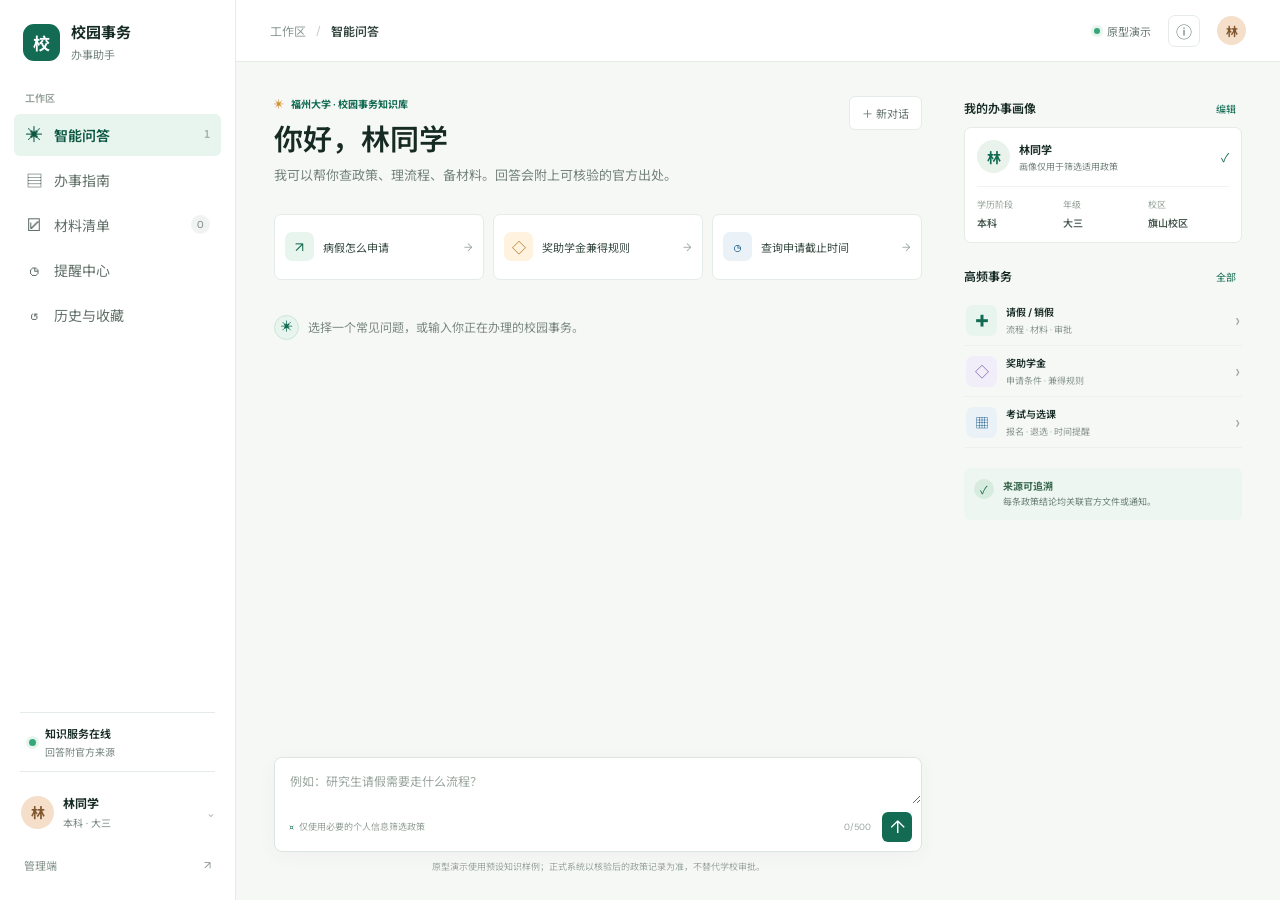
==== prototype/index.html @ 8c46fbca "docs: publish 奶娃工程 prototype and design package" ====
<!doctype html>
<html lang="zh-CN">
<head>
  <meta charset="utf-8">
  <meta name="viewport" content="width=device-width, initial-scale=1">
  <meta name="theme-color" content="#126b52">
  <title>校园事务 · 办事助手原型</title>
  <link rel="stylesheet" href="styles.css">
</head>
<body>
  <div class="app-shell">
    <aside class="sidebar" aria-label="主导航">
      <a class="brand" href="#assistant" aria-label="校园事务办事助手首页">
        <span class="brand-mark" aria-hidden="true">校</span>
        <span><strong>校园事务</strong><small>办事助手</small></span>
      </a>
      <div class="nav-label">工作区</div>
      <nav class="main-nav">
        <button class="nav-item is-active" data-view="assistant"><span class="nav-icon">✳</span><span>智能问答</span><kbd>1</kbd></button>
        <button class="nav-item" data-view="policies"><span class="nav-icon">▤</span><span>办事指南</span></button>
        <button class="nav-item" data-view="checklist"><span class="nav-icon">☑</span><span>材料清单</span><span class="nav-count" id="checklist-count">0</span></button>
        <button class="nav-item" data-view="reminders"><span class="nav-icon">◷</span><span>提醒中心</span></button>
        <button class="nav-item" data-view="history"><span class="nav-icon">↺</span><span>历史与收藏</span></button>
      </nav>
      <div class="sidebar-spacer"></div>
      <div class="sidebar-note">
        <span class="live-dot"></span>
        <div><strong>知识服务在线</strong><small>回答附官方来源</small></div>
      </div>
      <button class="profile-chip" data-view="profile">
        <span class="avatar">林</span><span><strong>林同学</strong><small>本科 · 大三</small></span><span class="chevron">⌄</span>
      </button>
      <button class="admin-link" data-view="admin">管理端 <span>↗</span></button>
    </aside>

    <main class="main-area">
      <header class="topbar">
        <div class="breadcrumb"><span>工作区</span><span class="slash">/</span><strong id="page-title">智能问答</strong></div>
        <div class="top-actions">
          <span class="prototype-label"><span class="live-dot"></span> 原型演示</span>
          <button class="icon-button" id="help-button" aria-label="查看服务状态" title="服务状态">ⓘ</button>
          <button class="avatar small-avatar" data-view="profile" aria-label="个人资料">林</button>
        </div>
      </header>

      <section class="view assistant-view is-visible" id="view-assistant">
        <div class="assistant-layout">
          <section class="conversation-column">
            <div class="conversation-heading">
              <div>
                <div class="eyebrow"><span class="spark">✳</span> 福州大学 · 校园事务知识库</div>
                <h1>你好，林同学</h1>
                <p>我可以帮你查政策、理流程、备材料。回答会附上可核验的官方出处。</p>
              </div>
              <button class="quiet-button" id="new-chat">＋ 新对话</button>
            </div>
            <div class="suggestion-row" aria-label="常见问题">
              <button class="suggestion" data-question="本科生病假5天，需要什么材料，谁审批？"><span class="suggestion-icon green">↗</span><span>病假怎么申请</span><span class="arrow">→</span></button>
              <button class="suggestion" data-question="国家奖学金和国家励志奖学金能同时拿吗？国家助学金呢？"><span class="suggestion-icon amber">◇</span><span>奖助学金兼得规则</span><span class="arrow">→</span></button>
              <button class="suggestion" data-question="今年优秀学生综合奖学金什么时候截止？"><span class="suggestion-icon blue">◷</span><span>查询申请截止时间</span><span class="arrow">→</span></button>
            </div>
            <div class="chat-stream" id="chat-stream" aria-live="polite">
              <div class="welcome-line"><span class="agent-avatar">✳</span><span>选择一个常见问题，或输入你正在办理的校园事务。</span></div>
            </div>
            <form class="composer" id="question-form">
              <label class="sr-only" for="question-input">输入校园事务问题</label>
              <textarea id="question-input" rows="1" placeholder="例如：研究生请假需要走什么流程？" maxlength="500"></textarea>
              <div class="composer-footer">
                <span class="privacy-note"><span>⌑</span> 仅使用必要的个人信息筛选政策</span>
                <div class="composer-actions"><span class="char-count" id="char-count">0/500</span><button class="send-button" type="submit" aria-label="发送问题" title="发送问题">↑</button></div>
              </div>
            </form>
            <p class="demo-disclaimer">原型演示使用预设知识样例；正式系统以核验后的政策记录为准，不替代学校审批。</p>
          </section>
          <aside class="context-rail">
            <div class="rail-section">
              <div class="rail-heading"><h2>我的办事画像</h2><button class="text-button" data-view="profile">编辑</button></div>
              <div class="profile-card">
                <div class="profile-card-top"><span class="avatar profile-avatar">林</span><div><strong>林同学</strong><small>画像仅用于筛选适用政策</small></div><span class="verified" title="由本人提供">✓</span></div>
                <dl class="profile-facts"><div><dt>学历阶段</dt><dd id="fact-level">本科</dd></div><div><dt>年级</dt><dd id="fact-grade">大三</dd></div><div><dt>校区</dt><dd id="fact-campus">旗山校区</dd></div></dl>
              </div>
            </div>
            <div class="rail-section">
              <div class="rail-heading"><h2>高频事务</h2><button class="text-button" data-view="policies">全部</button></div>
              <button class="matter-row" data-question="本科生病假5天，需要什么材料，谁审批？"><span class="matter-icon green">✚</span><span><strong>请假 / 销假</strong><small>流程 · 材料 · 审批</small></span><span class="matter-chevron">›</span></button>
              <button class="matter-row" data-question="国家奖学金和国家励志奖学金能同时拿吗？国家助学金呢？"><span class="matter-icon violet">◇</span><span><strong>奖助学金</strong><small>申请条件 · 兼得规则</small></span><span class="matter-chevron">›</span></button>
              <button class="matter-row" data-view="policies"><span class="matter-icon blue">▦</span><span><strong>考试与选课</strong><small>报名 · 退选 · 时间提醒</small></span><span class="matter-chevron">›</span></button>
            </div>
            <div class="trust-note"><span class="trust-icon">✓</span><p><strong>来源可追溯</strong><br>每条政策结论均关联官方文件或通知。</p></div>
          </aside>
        </div>
      </section>

      <section class="view content-view" id="view-policies">
        <div class="page-intro"><div><div class="eyebrow">POLICY DIRECTORY</div><h1>办事指南</h1><p>按事务查看已收录的政策和办事流程。</p></div><label class="search-field"><span>⌕</span><input id="policy-search" placeholder="搜索事务或关键词"></label></div>
        <div class="filter-tabs"><button class="filter-tab is-selected" data-policy-filter="all">全部事务</button><button class="filter-tab" data-policy-filter="LEAVE">请假与证明</button><button class="filter-tab" data-policy-filter="SCHOLARSHIP">奖助学金</button><button class="filter-tab" data-policy-filter="ACADEMIC">考试与选课</button></div>
        <div class="policy-grid" id="policy-grid"></div>
        <div class="coverage-note"><span>ⓘ</span><p>列表只展示当前知识库中已整理的示例事项。未收录事务请通过官方部门渠道核实。</p></div>
      </section>

      <section class="view content-view" id="view-checklist">
        <div class="page-intro"><div><div class="eyebrow">YOUR TASKS</div><h1>材料清单</h1><p>把办事材料拆成可检查的步骤，进度保存在当前浏览器。</p></div><button class="outline-button" id="clear-checklist">清空已完成</button></div>
        <div class="checklist-wrap" id="checklist-wrap"></div>
      </section>

      <section class="view content-view" id="view-reminders">
        <div class="page-intro"><div><div class="eyebrow">DEADLINE TRACKER</div><h1>提醒中心</h1><p>你确认创建的事项会显示在这里。原型仅演示站内提醒。</p></div><button class="primary-button" id="create-reminder">＋ 添加提醒</button></div>
        <div class="reminder-callout"><span class="callout-icon">◷</span><div><strong>提醒时间以官方通知为准</strong><p>若知识库尚未收录明确日期，助手不会推测截止时间。请先核对通知原文。</p></div></div>
        <div class="reminder-list" id="reminder-list"></div>
      </section>

      <section class="view content-view" id="view-history">
        <div class="page-intro"><div><div class="eyebrow">RECENT ACTIVITY</div><h1>历史与收藏</h1><p>查看最近的问题和已保存的政策。</p></div></div>
        <div class="history-tabs"><button class="history-tab is-selected" data-history-tab="recent">最近问答</button><button class="history-tab" data-history-tab="favorites">收藏政策</button></div>
        <div class="history-list" id="history-list"></div>
      </section>

      <section class="view content-view" id="view-profile">
        <div class="page-intro"><div><div class="eyebrow">PERSONALIZATION</div><h1>办事画像</h1><p>画像只用于匹配政策适用范围，可随时修改或清除。</p></div></div>
        <form class="profile-form" id="profile-form">
          <div class="form-heading"><span class="avatar profile-avatar">林</span><div><strong>个人信息</strong><small>资料由你提供，默认不发送与回答无关的信息</small></div></div>
          <label>学历阶段<select name="level"><option>本科</option><option>专科</option><option>硕士研究生</option><option>博士研究生</option></select></label>
          <label>年级<select name="grade"><option>大一</option><option>大二</option><option>大三</option><option>大四</option><option>研一</option><option>研二</option><option>研三</option></select></label>
          <label>专业<input name="major" value="计算机科学与技术"></label>
          <label>校区<select name="campus"><option>旗山校区</option><option>怡山校区</option><option>铜盘校区</option><option>其他/不确定</option></select></label>
          <div class="form-footer"><button class="quiet-button" type="button" id="clear-profile">清除画像</button><button class="primary-button" type="submit">保存画像</button></div>
        </form>
        <div class="privacy-panel"><strong>数据使用说明</strong><p>正式系统仅在用户授权的范围内使用画像进行适用对象匹配。问题记录和画像分开管理，用户可以分别删除。当前原型将内容保存在浏览器本地。</p></div>
      </section>

      <section class="view content-view admin-view" id="view-admin">
        <div class="admin-banner"><div><div class="eyebrow">KNOWLEDGE OPERATIONS</div><h1>政策知识管理</h1><p>采集、核验、发布，每一条回答都从可追溯的政策记录开始。</p></div><span class="admin-role">核验员视图</span></div>
        <div class="admin-stats"><div><small>政策记录</small><strong>3</strong><span>当前示例知识</span></div><div><small>待核验</small><strong class="stat-amber">1</strong><span>需要二次检查</span></div><div><small>已发布</small><strong class="stat-green">2</strong><span>可用于回答</span></div><div><small>待处理反馈</small><strong>0</strong><span>所有问题已归档</span></div></div>
        <div class="admin-toolbar"><div><h2>政策记录</h2><p>发布状态与有效期共同决定 Agent 能否引用。</p></div><button class="primary-button" id="new-policy">＋ 新建草稿</button></div>
        <div class="admin-table-wrap"><table class="admin-table"><thead><tr><th>政策 / 事务</th><th>来源部门</th><th>状态</th><th>最后核验</th><th></th></tr></thead><tbody id="admin-policy-rows"></tbody></table></div>
        <div class="admin-rule"><span>ⓘ</span><p><strong>发布规则：</strong>录入员与核验人分离。仅“已发布”且未过期版本可作为确定性回答证据；更新政策时新增版本，不覆盖历史引用。</p></div>
      </section>
    </main>
  </div>

  <dialog class="modal" id="reminder-modal">
    <form method="dialog" class="modal-form" id="reminder-form">
      <div class="modal-header"><div><div class="eyebrow">NEW REMINDER</div><h2>添加办事提醒</h2></div><button class="icon-button" value="cancel" aria-label="关闭">×</button></div>
      <label>提醒事项<input name="title" required value="核对校园事务截止时间" maxlength="80"></label>
      <label>提醒日期<input name="date" type="date" required></label>
      <label>提醒时间<select name="time"><option value="09:00">上午 9:00</option><option value="12:00">中午 12:00</option><option value="18:00">下午 6:00</option></select></label>
      <div class="modal-warning"><span>!</span><span>创建提醒仅保存你的个人计划，不代表学校通知或官方截止日期。</span></div>
      <div class="modal-footer"><button class="quiet-button" value="cancel">取消</button><button class="primary-button" value="default" type="submit">确认添加</button></div>
    </form>
  </dialog>

  <dialog class="modal" id="source-modal">
    <div class="modal-form">
      <div class="modal-header"><div><div class="eyebrow">SOURCE DETAILS</div><h2 id="source-title">来源详情</h2></div><button class="icon-button" id="close-source" aria-label="关闭">×</button></div>
      <div id="source-content"></div>
      <div class="modal-footer"><button class="quiet-button" id="source-close-button">关闭</button><a class="primary-button button-link" id="source-link" href="https://jwch.fzu.edu.cn/info/1201/14309.htm" target="_blank" rel="noreferrer">打开官方来源 ↗</a></div>
    </div>
  </dialog>

  <div class="toast" id="toast" role="status" aria-live="polite"></div>
  <script src="app.js"></script>
</body>
</html>
---- prototype/styles.css ----
@import url('https://fonts.googleapis.com/css2?family=DM+Sans:wght@400;500;600;700&family=Noto+Sans+SC:wght@400;500;600;700&display=swap');

:root {
  color-scheme: light;
  --ink: #172b25;
  --muted: #74847c;
  --line: #e5ebe7;
  --paper: #ffffff;
  --canvas: #f6f8f6;
  --green: #126b52;
  --green-dark: #0b5742;
  --green-soft: #e8f4ee;
  --blue: #39709a;
  --blue-soft: #eaf2f8;
  --amber: #a96a12;
  --amber-soft: #fff2de;
  --violet: #705ca6;
  --violet-soft: #f1eef9;
  font-family: 'DM Sans', 'Noto Sans SC', 'Microsoft YaHei', sans-serif;
  font-synthesis: none;
  text-rendering: optimizeLegibility;
  -webkit-font-smoothing: antialiased;
  font-size: 14px;
}

* { box-sizing: border-box; }
body { margin: 0; min-width: 0; min-height: 100vh; background: var(--canvas); color: var(--ink); }
button, input, textarea, select { font: inherit; }
button { color: inherit; }
button:focus-visible, a:focus-visible, input:focus-visible, select:focus-visible, textarea:focus-visible { outline: 3px solid #88c8ad; outline-offset: 2px; }
.app-shell { min-height: 100vh; display: grid; grid-template-columns: 236px minmax(0, 1fr); }
.sidebar { height: 100vh; position: sticky; top: 0; display: flex; flex-direction: column; padding: 24px 14px 18px; background: #fff; border-right: 1px solid var(--line); }
.brand { display: flex; gap: 11px; align-items: center; padding: 0 9px 28px; color: inherit; text-decoration: none; }
.brand-mark { display: grid; place-items: center; width: 37px; height: 37px; background: var(--green); color: #fff; border-radius: 11px; font-size: 17px; font-weight: 700; }
.brand strong, .brand small, .profile-chip strong, .profile-chip small { display: block; }
.brand strong { font-size: 15px; line-height: 1.3; }
.brand small { color: var(--muted); font-size: 11px; margin-top: 2px; }
.nav-label { padding: 0 11px 9px; color: #9aa69f; text-transform: uppercase; font-size: 10px; font-weight: 700; }
.main-nav { display: grid; gap: 3px; }
.nav-item { width: 100%; height: 42px; display: flex; gap: 11px; align-items: center; border: 0; border-radius: 6px; padding: 0 11px; background: transparent; text-align: left; color: #627169; cursor: pointer; }
.nav-item:hover, .admin-link:hover { background: #f4f7f5; color: var(--ink); }
.nav-item.is-active { background: var(--green-soft); color: var(--green-dark); font-weight: 600; }
.nav-icon { width: 18px; text-align: center; font-size: 17px; color: currentColor; }
.nav-item kbd { margin-left: auto; font-size: 10px; color: #a8b2ad; }
.nav-count { margin-left: auto; min-width: 19px; height: 19px; display: grid; place-items: center; background: #f0f3f1; border-radius: 10px; color: #78867e; font-size: 10px; }
.sidebar-spacer { flex: 1; }
.sidebar-note { display: flex; align-items: center; gap: 9px; margin: 0 6px 13px; padding: 12px 9px; border-top: 1px solid var(--line); border-bottom: 1px solid var(--line); }
.live-dot { width: 7px; height: 7px; flex: none; display: inline-block; border-radius: 50%; background: #36a779; box-shadow: 0 0 0 3px #e6f4ed; }
.sidebar-note strong, .sidebar-note small { display: block; }
.sidebar-note strong { font-size: 11px; font-weight: 600; }
.sidebar-note small { margin-top: 3px; color: var(--muted); font-size: 10px; }
.profile-chip { display: flex; align-items: center; gap: 9px; width: 100%; border: 0; padding: 9px 7px; border-radius: 7px; text-align: left; background: transparent; cursor: pointer; }
.avatar { display: grid; place-items: center; width: 33px; height: 33px; border-radius: 50%; flex: none; background: #f5dfca; color: #80562f; font-weight: 700; }
.profile-chip strong { font-size: 12px; }
.profile-chip small { margin-top: 3px; color: var(--muted); font-size: 10px; }
.chevron { margin-left: auto; color: #84928a; }
.admin-link { margin-top: 8px; height: 35px; display: flex; align-items: center; justify-content: space-between; padding: 0 10px; border: 0; border-radius: 6px; background: transparent; color: #84928a; font-size: 11px; cursor: pointer; }
.main-area { min-width: 0; }
.topbar { height: 62px; display: flex; align-items: center; justify-content: space-between; padding: 0 34px; background: #fff; border-bottom: 1px solid var(--line); }
.breadcrumb { display: flex; align-items: center; gap: 10px; color: #8a9790; font-size: 12px; }
.breadcrumb strong { color: #34463e; font-weight: 600; }
.slash { color: #c3ccc7; }
.top-actions { display: flex; align-items: center; gap: 17px; }
.prototype-label { display: inline-flex; align-items: center; gap: 7px; color: #65766d; font-size: 11px; }
.prototype-label .live-dot { width: 6px; height: 6px; }
.icon-button { width: 32px; height: 32px; display: grid; place-items: center; border: 1px solid var(--line); border-radius: 7px; color: #63736a; background: #fff; font-size: 16px; cursor: pointer; }
.small-avatar { width: 29px; height: 29px; border: 0; cursor: pointer; font-size: 12px; }
.view { display: none; min-height: calc(100vh - 62px); }
.view.is-visible { display: block; }
.assistant-view { padding: 34px 38px 26px; }
.assistant-layout { width: min(1180px, 100%); margin: 0 auto; display: grid; grid-template-columns: minmax(0, 1fr) 278px; gap: 42px; }
.conversation-column { min-width: 0; display: flex; flex-direction: column; min-height: calc(100vh - 122px); }
.conversation-heading { display: flex; align-items: flex-start; justify-content: space-between; gap: 18px; }
.eyebrow { color: var(--green); font-size: 10px; font-weight: 700; letter-spacing: 0; text-transform: uppercase; }
.spark { color: #d09131; padding-right: 5px; }
h1, h2, h3, p { margin-top: 0; }
.conversation-heading h1 { margin: 12px 0 7px; font-size: 29px; line-height: 1.2; font-weight: 600; }
.conversation-heading p { max-width: 560px; margin-bottom: 0; color: var(--muted); font-size: 13px; line-height: 1.7; }
.quiet-button, .outline-button, .primary-button, .text-button { display: inline-flex; align-items: center; justify-content: center; border-radius: 6px; cursor: pointer; text-decoration: none; transition: background .16s ease, border-color .16s ease; }
.quiet-button { min-height: 34px; padding: 0 12px; border: 1px solid var(--line); background: #fff; color: #64736c; font-size: 11px; white-space: nowrap; }
.quiet-button:hover, .outline-button:hover { background: #f6f8f6; border-color: #cfdad3; }
.suggestion-row { display: grid; grid-template-columns: repeat(3, minmax(0,1fr)); gap: 9px; margin: 27px 0 25px; }
.suggestion { min-height: 66px; display: flex; align-items: center; gap: 9px; padding: 9px 10px; border: 1px solid var(--line); border-radius: 7px; background: #fff; text-align: left; color: #374a40; font-size: 11px; cursor: pointer; }
.suggestion:hover { border-color: #9ccab5; box-shadow: 0 3px 12px #1b52340c; }
.suggestion-icon { display: grid; place-items: center; flex: none; width: 29px; height: 29px; border-radius: 7px; font-size: 14px; }
.suggestion-icon.green { background: var(--green-soft); color: var(--green); }
.suggestion-icon.amber { background: var(--amber-soft); color: var(--amber); }
.suggestion-icon.blue { background: var(--blue-soft); color: var(--blue); }
.arrow { margin-left: auto; color: #9aa69f; }
.chat-stream { display: flex; flex: 1; flex-direction: column; align-items: stretch; gap: 17px; min-height: 130px; padding: 10px 0 18px; }
.welcome-line { display: flex; align-items: center; gap: 9px; color: #7b8981; font-size: 12px; }
.agent-avatar { display: grid; place-items: center; width: 25px; height: 25px; border: 1px solid #cce5d8; border-radius: 50%; background: var(--green-soft); color: var(--green); }
.chat-message { max-width: 88%; display: flex; gap: 10px; align-items: flex-start; animation: appear .2s ease-out; }
.chat-message.user { align-self: flex-end; flex-direction: row-reverse; }
.chat-message .agent-avatar { width: 27px; height: 27px; flex: none; }
.chat-message.user .agent-avatar { background: #f5dfca; color: #80562f; border-color: #f5dfca; }
.bubble { padding: 12px 15px; border: 1px solid var(--line); border-radius: 3px 10px 10px 10px; background: #fff; color: #3b4b43; font-size: 12px; line-height: 1.8; }
.chat-message.user .bubble { border: 0; border-radius: 10px 3px 10px 10px; background: #e8f2ed; }
.bubble p { margin: 0 0 8px; }
.bubble p:last-child { margin-bottom: 0; }
.bubble strong { color: #203c2f; }
.answer-card { width: 100%; max-width: 560px; margin: 0 0 0 36px; padding: 14px 16px; border: 1px solid var(--line); border-radius: 7px; background: #fff; animation: appear .25s ease-out; }
.answer-heading { display: flex; align-items: center; gap: 8px; margin-bottom: 9px; }
.answer-heading strong { font-size: 12px; }
.risk-badge { padding: 3px 7px; border-radius: 4px; background: var(--green-soft); color: var(--green); font-size: 10px; }
.risk-badge.warn { background: var(--amber-soft); color: var(--amber); }
.answer-text { color: #47584f; font-size: 12px; line-height: 1.8; }
.answer-text p { margin: 0 0 9px; }
.answer-text ol, .answer-text ul { margin: 4px 0 10px; padding-left: 20px; }
.answer-text li { padding: 2px 0; }
.answer-source { display: flex; align-items: center; justify-content: space-between; gap: 10px; margin-top: 12px; padding: 10px; border: 1px solid #e4ece6; border-radius: 6px; background: #f8faf8; }
.source-main { min-width: 0; display: flex; gap: 9px; align-items: flex-start; }
.source-icon { display: grid; place-items: center; width: 25px; height: 25px; flex: none; border-radius: 5px; background: #e4f1e9; color: var(--green); font-size: 13px; }
.source-main strong, .source-main small { display: block; }
.source-main strong { color: #365344; font-size: 10px; line-height: 1.5; }
.source-main small { margin-top: 4px; color: #849188; font-size: 9px; line-height: 1.4; }
.text-button { border: 0; background: transparent; color: var(--green); font-size: 10px; white-space: nowrap; cursor: pointer; }
.answer-actions { display: flex; gap: 7px; flex-wrap: wrap; margin-top: 10px; }
.action-button { min-height: 29px; padding: 0 9px; border: 1px solid var(--line); border-radius: 5px; background: #fff; color: #5c6d63; font-size: 10px; cursor: pointer; }
.action-button:hover { border-color: #a5ccb8; color: var(--green); }
.composer { margin-top: 10px; border: 1px solid #dce5df; border-radius: 8px; background: #fff; box-shadow: 0 4px 20px #1b52340a; }
.composer textarea { width: 100%; min-height: 46px; max-height: 140px; resize: vertical; padding: 14px 15px 7px; border: 0; border-radius: 8px 8px 0 0; outline: 0; color: var(--ink); font-size: 12px; }
.composer textarea::placeholder { color: #9aa69f; }
.composer-footer { display: flex; align-items: center; justify-content: space-between; padding: 4px 9px 9px 14px; }
.privacy-note { color: #93a097; font-size: 9px; }
.privacy-note span { color: var(--green); padding-right: 3px; }
.composer-actions { display: flex; align-items: center; gap: 11px; }
.char-count { color: #9ba69f; font-size: 9px; }
.send-button { width: 30px; height: 30px; border: 0; border-radius: 6px; background: var(--green); color: #fff; font-size: 18px; cursor: pointer; }
.send-button:hover, .primary-button:hover { background: var(--green-dark); }
.send-button:disabled { background: #becac2; cursor: wait; }
.demo-disclaimer { margin: 9px 0 0; color: #9ba69f; font-size: 9px; text-align: center; line-height: 1.5; }
.context-rail { padding-top: 3px; }
.rail-section + .rail-section { margin-top: 24px; }
.rail-heading { display: flex; align-items: center; justify-content: space-between; margin-bottom: 10px; }
.rail-heading h2 { margin: 0; font-size: 12px; font-weight: 600; }
.profile-card { padding: 12px; border: 1px solid var(--line); border-radius: 7px; background: #fff; }
.profile-card-top { display: flex; align-items: center; gap: 9px; }
.profile-avatar { background: #e9f2eb; color: var(--green); }
.profile-card-top .avatar { width: 33px; height: 33px; }
.profile-card-top strong, .profile-card-top small { display: block; }
.profile-card-top strong { font-size: 11px; }
.profile-card-top small { margin-top: 3px; color: var(--muted); font-size: 9px; }
.verified { margin-left: auto; color: var(--green); font-size: 12px; }
.profile-facts { display: grid; grid-template-columns: 1fr 1fr 1fr; gap: 5px; margin: 13px 0 0; padding-top: 11px; border-top: 1px solid #eff2f0; }
.profile-facts dt { margin-bottom: 4px; color: #95a199; font-size: 9px; }
.profile-facts dd { margin: 0; color: #485a50; font-size: 10px; font-weight: 600; }
.matter-row { width: 100%; display: flex; align-items: center; gap: 9px; padding: 9px 2px; border: 0; border-bottom: 1px solid #edf1ee; background: transparent; text-align: left; cursor: pointer; }
.matter-row:hover strong { color: var(--green); }
.matter-icon { display: grid; place-items: center; width: 31px; height: 31px; flex: none; border-radius: 7px; font-size: 14px; }
.matter-icon.green { background: var(--green-soft); color: var(--green); }
.matter-icon.violet { background: var(--violet-soft); color: var(--violet); }
.matter-icon.blue { background: var(--blue-soft); color: var(--blue); }
.matter-row strong, .matter-row small { display: block; }
.matter-row strong { font-size: 10px; font-weight: 600; }
.matter-row small { margin-top: 4px; color: #89968f; font-size: 9px; }
.matter-chevron { margin-left: auto; color: #9eaaa2; font-size: 19px; }
.trust-note { display: flex; gap: 9px; margin-top: 20px; padding: 11px 10px; border-radius: 6px; background: #edf6f0; }
.trust-icon { display: grid; place-items: center; width: 20px; height: 20px; flex: none; border-radius: 50%; background: #d8ebdf; color: var(--green); font-size: 11px; }
.trust-note p { margin: 0; color: #6c8074; font-size: 9px; line-height: 1.6; }
.trust-note strong { color: #3b6950; font-size: 10px; }

.content-view { padding: 34px clamp(20px, 4vw, 52px) 55px; }
.page-intro { max-width: 1050px; display: flex; align-items: flex-end; justify-content: space-between; gap: 20px; margin: 0 auto 24px; }
.page-intro h1, .admin-banner h1 { margin: 8px 0 5px; font-size: 27px; line-height: 1.25; font-weight: 600; }
.page-intro p, .admin-banner p { margin: 0; color: var(--muted); font-size: 12px; line-height: 1.6; }
.search-field { width: min(280px, 100%); height: 37px; display: flex; align-items: center; gap: 8px; padding: 0 10px; border: 1px solid var(--line); border-radius: 6px; background: #fff; color: #89968e; }
.search-field input { width: 100%; border: 0; outline: 0; color: var(--ink); font-size: 11px; }
.filter-tabs, .history-tabs { max-width: 1050px; display: flex; gap: 7px; margin: 0 auto 17px; border-bottom: 1px solid var(--line); }
.filter-tab, .history-tab { padding: 0 11px 11px; border: 0; border-bottom: 2px solid transparent; background: transparent; color: #829088; font-size: 11px; cursor: pointer; }
.filter-tab.is-selected, .history-tab.is-selected { border-color: var(--green); color: var(--green); font-weight: 600; }
.policy-grid { max-width: 1050px; display: grid; grid-template-columns: repeat(2, minmax(0,1fr)); gap: 12px; margin: 0 auto; }
.policy-item { min-height: 140px; padding: 15px; border: 1px solid var(--line); border-radius: 7px; background: #fff; }
.policy-item-top { display: flex; justify-content: space-between; align-items: flex-start; gap: 10px; }
.matter-label { color: var(--green); font-size: 9px; }
.policy-item h3 { margin: 7px 0 5px; font-size: 14px; font-weight: 600; }
.policy-item p { margin: 0; color: var(--muted); font-size: 10px; line-height: 1.6; }
.status-pill { padding: 4px 7px; border-radius: 4px; background: var(--green-soft); color: var(--green); font-size: 9px; white-space: nowrap; }
.status-pill.pending { background: var(--amber-soft); color: var(--amber); }
.policy-meta { display: flex; justify-content: space-between; align-items: center; gap: 9px; margin-top: 13px; padding-top: 10px; border-top: 1px solid #eff2f0; color: #8c9991; font-size: 9px; }
.policy-actions { display: flex; gap: 11px; }
.policy-open, .favorite-button { border: 0; padding: 0; background: transparent; color: var(--green); font-size: 9px; cursor: pointer; }
.favorite-button { color: #9a7c35; }
.coverage-note { max-width: 1050px; display: flex; gap: 8px; align-items: flex-start; margin: 17px auto 0; padding: 10px 11px; border-radius: 5px; background: #eff4f1; color: #75837a; font-size: 10px; line-height: 1.6; }
.coverage-note p { margin: 0; }
.checklist-wrap, .reminder-list, .history-list { max-width: 1050px; margin: 0 auto; }
.checklist-group { margin-bottom: 16px; border: 1px solid var(--line); border-radius: 7px; background: #fff; }
.checklist-group-head { display: flex; align-items: center; justify-content: space-between; gap: 12px; padding: 14px 16px; border-bottom: 1px solid #edf1ee; }
.checklist-group-head strong { font-size: 12px; }
.checklist-group-head small { display: block; margin-top: 4px; color: var(--muted); font-size: 9px; }
.check-progress { color: var(--green); font-size: 10px; white-space: nowrap; }
.checklist-items { padding: 2px 16px; }
.checklist-row { display: flex; align-items: center; gap: 10px; min-height: 44px; border-bottom: 1px solid #f0f3f1; color: #4c5c53; font-size: 11px; }
.checklist-row:last-child { border-bottom: 0; }
.checklist-row input { width: 15px; height: 15px; accent-color: var(--green); }
.checklist-row.is-done span { color: #9ca8a0; text-decoration: line-through; }
.empty-state { display: grid; place-items: center; min-height: 240px; padding: 25px; border: 1px dashed #d8e2db; border-radius: 7px; background: #fff; text-align: center; }
.empty-state .empty-symbol { display: grid; place-items: center; width: 45px; height: 45px; border-radius: 12px; background: var(--green-soft); color: var(--green); font-size: 20px; }
.empty-state strong { margin-top: 12px; font-size: 13px; }
.empty-state p { max-width: 330px; margin: 7px 0 0; color: var(--muted); font-size: 10px; line-height: 1.6; }
.reminder-callout { max-width: 1050px; display: flex; align-items: flex-start; gap: 12px; margin: 0 auto 17px; padding: 14px 15px; border: 1px solid #f1dfbf; border-radius: 7px; background: #fffaf1; }
.callout-icon { color: #b8791c; font-size: 18px; }
.reminder-callout strong { font-size: 11px; }
.reminder-callout p { margin: 5px 0 0; color: #8a7a62; font-size: 10px; line-height: 1.6; }
.reminder-item { display: flex; align-items: center; gap: 12px; padding: 14px; border: 1px solid var(--line); border-radius: 7px; background: #fff; }
.reminder-item + .reminder-item { margin-top: 9px; }
.date-block { width: 48px; min-height: 49px; display: grid; place-content: center; border-radius: 6px; background: var(--blue-soft); color: var(--blue); text-align: center; }
.date-block strong { font-size: 17px; line-height: 1; }
.date-block small { margin-top: 4px; font-size: 8px; }
.reminder-info { flex: 1; }
.reminder-info strong, .reminder-info small { display: block; }
.reminder-info strong { font-size: 11px; }
.reminder-info small { margin-top: 5px; color: #89968f; font-size: 9px; }
.reminder-state { padding: 4px 7px; border-radius: 4px; background: #eff4f1; color: #718077; font-size: 9px; }
.remove-reminder { width: 28px; height: 28px; border: 0; border-radius: 5px; background: transparent; color: #9ba69f; cursor: pointer; }
.remove-reminder:hover { background: #fff0ee; color: #b25447; }
.history-tabs { margin-top: 7px; }
.history-item { display: flex; align-items: center; gap: 11px; min-height: 58px; padding: 10px 3px; border-bottom: 1px solid #e9eeeb; }
.history-symbol { width: 29px; height: 29px; display: grid; place-items: center; border-radius: 7px; background: var(--green-soft); color: var(--green); }
.history-item strong, .history-item small { display: block; }
.history-item strong { max-width: 650px; overflow: hidden; text-overflow: ellipsis; white-space: nowrap; font-size: 11px; font-weight: 500; }
.history-item small { margin-top: 4px; color: #95a098; font-size: 9px; }
.history-item button { margin-left: auto; border: 0; background: transparent; color: #a17b2d; cursor: pointer; }
.profile-form { width: min(540px, 100%); margin: 0 auto; padding: 20px; border: 1px solid var(--line); border-radius: 7px; background: #fff; }
.form-heading { display: flex; align-items: center; gap: 11px; margin-bottom: 19px; padding-bottom: 15px; border-bottom: 1px solid #edf1ee; }
.form-heading strong, .form-heading small { display: block; }
.form-heading strong { font-size: 12px; }
.form-heading small { margin-top: 4px; color: var(--muted); font-size: 9px; }
.profile-form > label, .modal-form > label { display: grid; gap: 7px; margin: 13px 0; color: #607168; font-size: 10px; }
.profile-form input, .profile-form select, .modal-form input, .modal-form select { width: 100%; height: 37px; padding: 0 10px; border: 1px solid #dfe7e2; border-radius: 5px; background: #fff; color: #35483d; font-size: 11px; }
.form-footer, .modal-footer { display: flex; align-items: center; justify-content: space-between; gap: 10px; margin-top: 20px; padding-top: 14px; border-top: 1px solid #edf1ee; }
.primary-button { min-height: 35px; padding: 0 13px; border: 1px solid var(--green); background: var(--green); color: #fff; font-size: 10px; }
.outline-button { min-height: 33px; padding: 0 11px; border: 1px solid var(--line); background: #fff; color: #66766d; font-size: 10px; }
.privacy-panel { width: min(540px, 100%); margin: 13px auto 0; padding: 12px 14px; border-left: 3px solid #9abca6; background: #eff5f0; }
.privacy-panel strong { font-size: 10px; }
.privacy-panel p { margin: 5px 0 0; color: #738279; font-size: 9px; line-height: 1.7; }
.admin-view { max-width: 1120px; margin: 0 auto; }
.admin-banner { display: flex; align-items: flex-start; justify-content: space-between; gap: 20px; padding: 19px 21px; border: 1px solid #dce8df; border-radius: 7px; background: #edf5ef; }
.admin-banner h1 { font-size: 23px; }
.admin-role { padding: 6px 9px; border: 1px solid #d2e1d6; border-radius: 5px; color: #557461; background: #f8fbf8; font-size: 9px; white-space: nowrap; }
.admin-stats { display: grid; grid-template-columns: repeat(4, 1fr); gap: 10px; margin: 17px 0 23px; }
.admin-stats > div { padding: 13px 14px; border: 1px solid var(--line); border-radius: 6px; background: #fff; }
.admin-stats small, .admin-stats strong, .admin-stats span { display: block; }
.admin-stats small { color: #829087; font-size: 9px; }
.admin-stats strong { margin-top: 8px; font-size: 22px; font-weight: 600; }
.admin-stats span { margin-top: 4px; color: #9aa59e; font-size: 9px; }
.admin-stats .stat-amber { color: #b37920; }
.admin-stats .stat-green { color: var(--green); }
.admin-toolbar { display: flex; align-items: center; justify-content: space-between; gap: 14px; margin-bottom: 11px; }
.admin-toolbar h2 { margin: 0; font-size: 14px; }
.admin-toolbar p { margin: 4px 0 0; color: var(--muted); font-size: 9px; }
.admin-table-wrap { overflow-x: auto; border: 1px solid var(--line); border-radius: 7px; background: #fff; }
.admin-table { width: 100%; border-collapse: collapse; text-align: left; }
.admin-table th { height: 37px; padding: 0 13px; border-bottom: 1px solid var(--line); color: #87948c; background: #fafbfa; font-size: 9px; font-weight: 500; white-space: nowrap; }
.admin-table td { padding: 12px 13px; border-bottom: 1px solid #eef2ef; color: #57675e; font-size: 10px; white-space: nowrap; }
.admin-table tr:last-child td { border-bottom: 0; }
.admin-policy-name strong, .admin-policy-name small { display: block; }
.admin-policy-name strong { color: #34473d; font-size: 10px; }
.admin-policy-name small { margin-top: 4px; color: #94a098; font-size: 9px; }
.admin-rule { display: flex; gap: 9px; margin-top: 14px; padding: 11px 13px; background: #f0f4f1; border-radius: 5px; color: #738178; font-size: 9px; line-height: 1.6; }
.admin-rule p { margin: 0; }
.admin-rule strong { color: #56675c; }
.admin-action { border: 0; background: transparent; color: var(--green); font-size: 9px; cursor: pointer; }

.modal { width: min(420px, calc(100% - 30px)); padding: 0; border: 1px solid #dfe7e2; border-radius: 9px; box-shadow: 0 20px 70px #1e302540; }
.modal::backdrop { background: #10251d80; backdrop-filter: blur(2px); }
.modal-form { padding: 20px; }
.modal-header { display: flex; align-items: flex-start; justify-content: space-between; gap: 14px; }
.modal-header h2 { margin: 6px 0 2px; font-size: 17px; }
.modal-header .icon-button { font-size: 19px; }
.modal-warning { display: flex; gap: 8px; margin-top: 15px; padding: 10px; border-radius: 5px; background: #fff7e8; color: #8b744c; font-size: 9px; line-height: 1.6; }
.modal-warning span:first-child { color: #bd7b1d; font-weight: 700; }
.modal-footer { justify-content: flex-end; }
.button-link { min-height: 33px; }
.source-detail { display: grid; gap: 11px; margin-top: 16px; }
.source-detail div { padding-bottom: 9px; border-bottom: 1px solid #edf1ee; }
.source-detail dt { margin-bottom: 4px; color: #89968f; font-size: 9px; }
.source-detail dd { margin: 0; color: #42534a; font-size: 10px; line-height: 1.6; overflow-wrap: anywhere; }
.source-detail a { color: var(--green); }
.toast { position: fixed; z-index: 10; left: 50%; bottom: 23px; transform: translate(-50%, 10px); padding: 10px 15px; border: 1px solid #d7e4db; border-radius: 6px; opacity: 0; pointer-events: none; background: #fff; box-shadow: 0 5px 25px #18352c17; color: #385b47; font-size: 11px; transition: opacity .18s ease, transform .18s ease; }
.toast.is-visible { transform: translate(-50%, 0); opacity: 1; }
.sr-only { position: absolute; width: 1px; height: 1px; padding: 0; margin: -1px; overflow: hidden; clip: rect(0,0,0,0); white-space: nowrap; border: 0; }
@keyframes appear { from { opacity: .2; transform: translateY(5px); } to { opacity: 1; transform: translateY(0); } }
@media (max-width: 1050px) {
  .assistant-view { padding: 28px 24px 23px; }
  .assistant-layout { grid-template-columns: minmax(0,1fr) 240px; gap: 24px; }
  .topbar { padding: 0 23px; }
  .suggestion { gap: 7px; padding: 8px; font-size: 10px; }
}
@media (min-width: 761px) and (max-width: 900px) {
  .app-shell { grid-template-columns: 200px minmax(0, 1fr); }
  .sidebar { padding-inline: 10px; }
  .assistant-layout { display: block; }
  .context-rail { display: none; }
  .suggestion { min-height: 58px; }
}
@media (max-width: 760px) {
  .app-shell { display: block; padding-bottom: 62px; }
  .sidebar { position: fixed; z-index: 5; inset: auto 0 0; height: 59px; display: block; padding: 0; border-top: 1px solid var(--line); border-right: 0; background: #fff; }
  .brand, .nav-label, .sidebar-spacer, .sidebar-note, .profile-chip, .admin-link { display: none; }
  .main-nav { height: 100%; display: grid; grid-template-columns: repeat(5, 1fr); gap: 0; }
  .nav-item { height: 58px; flex-direction: column; justify-content: center; gap: 3px; padding: 4px 2px; border-radius: 0; font-size: 9px; }
  .nav-item kbd, .nav-count { display: none; }
  .nav-icon { width: auto; font-size: 17px; line-height: 1.2; }
  .topbar { height: 53px; padding: 0 14px; }
  .prototype-label { font-size: 9px; }
  .top-actions { gap: 10px; }
  .top-actions .icon-button { display: none; }
  .view { min-height: calc(100vh - 112px); }
  .assistant-view { padding: 23px 15px 20px; }
  .assistant-layout { display: block; }
  .conversation-column { min-height: calc(100vh - 128px); }
  .conversation-heading h1 { font-size: 24px; }
  .conversation-heading p { max-width: 350px; font-size: 11px; }
  .suggestion-row { grid-template-columns: 1fr; gap: 7px; margin: 19px 0 14px; }
  .suggestion { min-height: 48px; padding: 7px 9px; }
  .suggestion-icon { width: 27px; height: 27px; }
  .suggestion .arrow { margin-left: auto; }
  .context-rail { display: none; }
  .chat-stream { min-height: 80px; }
  .chat-message { max-width: 96%; }
  .answer-card { margin-left: 0; max-width: 100%; }
  .composer { margin-top: auto; }
  .privacy-note { max-width: 210px; line-height: 1.4; }
  .content-view { min-height: calc(100vh - 112px); padding: 24px 15px 35px; }
  .page-intro { align-items: flex-start; flex-direction: column; margin-bottom: 20px; }
  .page-intro h1 { font-size: 24px; }
  .search-field { width: 100%; }
  .filter-tabs { overflow-x: auto; gap: 3px; }
  .filter-tab { flex: none; padding-inline: 8px; font-size: 10px; }
  .policy-grid { grid-template-columns: 1fr; }
  .admin-stats { grid-template-columns: repeat(2, 1fr); }
  .admin-banner { padding: 15px; }
  .admin-banner h1 { font-size: 20px; }
  .admin-role { font-size: 8px; }
  .admin-table { min-width: 620px; }
  .admin-toolbar { align-items: flex-start; }
  .reminder-item { gap: 9px; padding: 10px; }
}
@media (prefers-reduced-motion: reduce) {
  *, *::before, *::after { scroll-behavior: auto !important; animation-duration: .01ms !important; transition-duration: .01ms !important; }
}
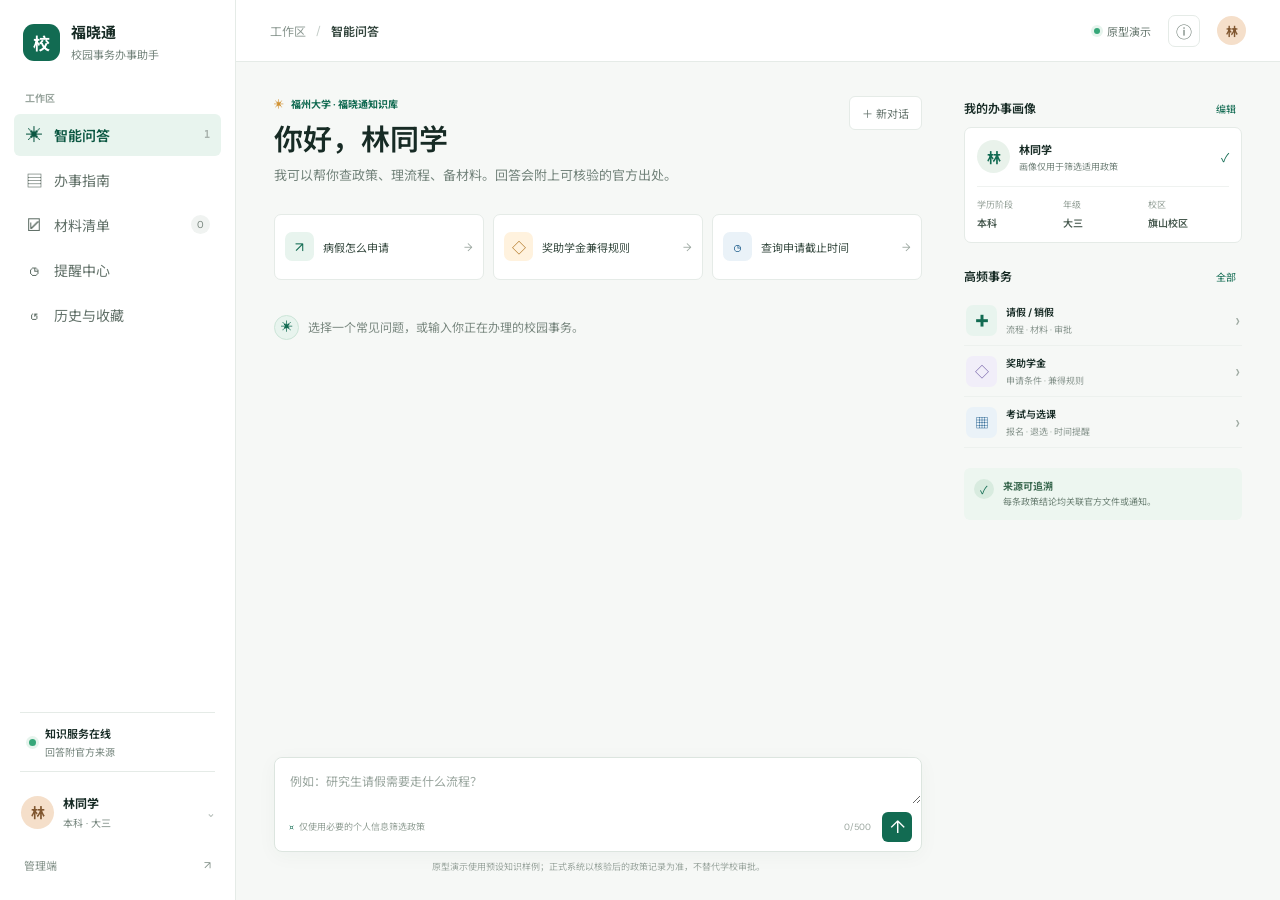
==== commit cb6f1bb6: "docs: publish Fuxiaotong prototype delivery" ====
--- a/prototype/index.html
+++ b/prototype/index.html
@@ -4,15 +4,15 @@
   <meta charset="utf-8">
   <meta name="viewport" content="width=device-width, initial-scale=1">
   <meta name="theme-color" content="#126b52">
-  <title>校园事务 · 办事助手原型</title>
+  <title>福晓通 · 校园事务办事助手原型</title>
   <link rel="stylesheet" href="styles.css">
 </head>
 <body>
   <div class="app-shell">
     <aside class="sidebar" aria-label="主导航">
-      <a class="brand" href="#assistant" aria-label="校园事务办事助手首页">
+      <a class="brand" href="#assistant" aria-label="福晓通校园事务办事助手首页">
         <span class="brand-mark" aria-hidden="true">校</span>
-        <span><strong>校园事务</strong><small>办事助手</small></span>
+        <span><strong>福晓通</strong><small>校园事务办事助手</small></span>
       </a>
       <div class="nav-label">工作区</div>
       <nav class="main-nav">
@@ -48,7 +48,7 @@
           <section class="conversation-column">
             <div class="conversation-heading">
               <div>
-                <div class="eyebrow"><span class="spark">✳</span> 福州大学 · 校园事务知识库</div>
+                <div class="eyebrow"><span class="spark">✳</span> 福州大学 · 福晓通知识库</div>
                 <h1>你好，林同学</h1>
                 <p>我可以帮你查政策、理流程、备材料。回答会附上可核验的官方出处。</p>
               </div>
